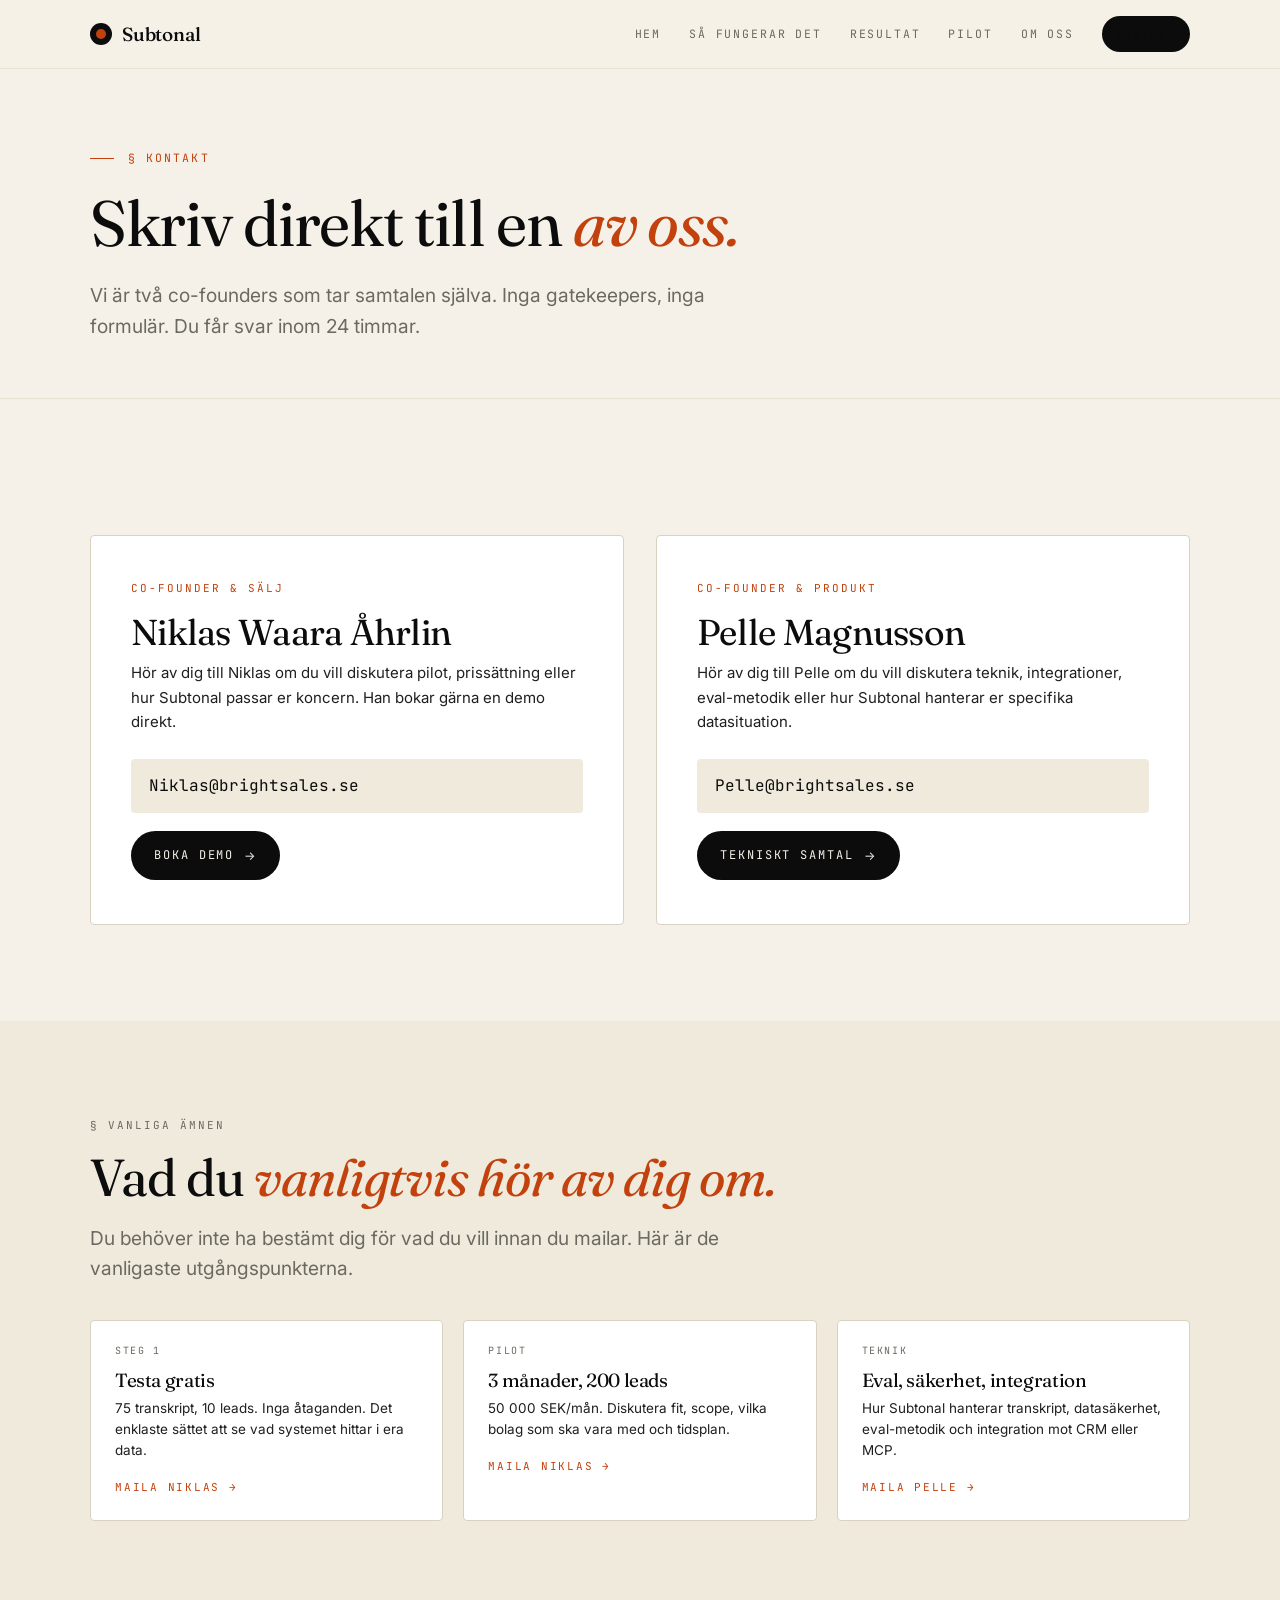
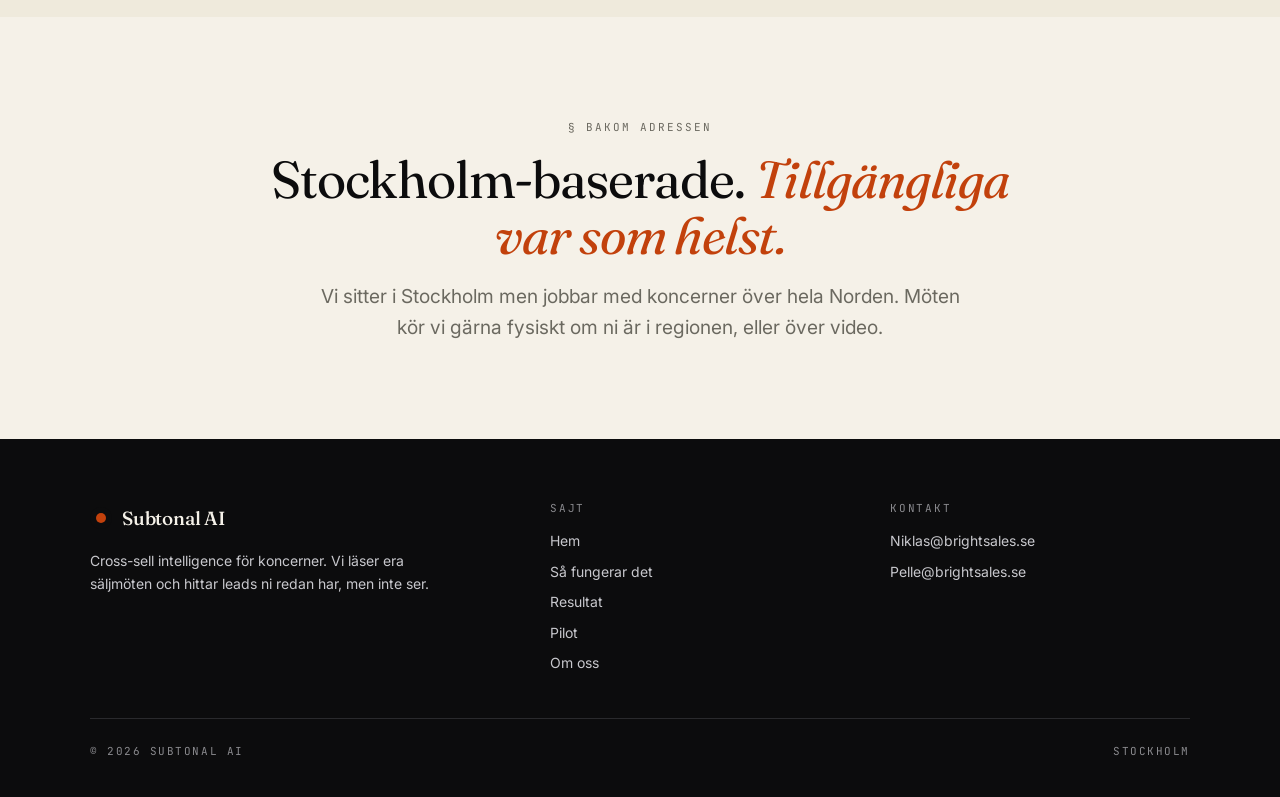
==== kontakt.html @ 2838ce29 "Deploy V1: multi-page editorial site (6 pages + assets) Co-Authored-By: Claude Sonnet 4.6 <noreply@a" ====
<!DOCTYPE html>
<html lang="sv">
<head>
<meta charset="UTF-8">
<meta name="viewport" content="width=device-width, initial-scale=1.0">
<title>Kontakt · Subtonal AI</title>
<meta name="description" content="Kontakta Subtonal AI. Maila Niklas eller Pelle direkt.">
<link rel="icon" type="image/svg+xml" href="assets/favicon.svg">
<link rel="preconnect" href="https://fonts.googleapis.com">
<link rel="preconnect" href="https://fonts.gstatic.com" crossorigin>
<link href="https://fonts.googleapis.com/css2?family=Fraunces:ital,opsz,wght@0,9..144,300;0,9..144,400;0,9..144,500;1,9..144,400;1,9..144,500&family=Inter:wght@300;400;500;600&family=JetBrains+Mono:wght@400;500&display=swap" rel="stylesheet">
<link rel="stylesheet" href="assets/styles.css">
<style>
  .page-hero { padding: 72px 0 56px; border-bottom: 1px solid var(--line-soft); }
  .page-hero h1 { font-size: clamp(38px, 5.4vw, 64px); line-height: 1.04; max-width: 880px; }
  .page-hero h1 em { font-style: italic; color: var(--accent); }
  .page-hero .lede { margin-top: 24px; max-width: 660px; }

  .contact-grid {
    display: grid;
    grid-template-columns: 1fr 1fr;
    gap: 32px;
    margin-top: 40px;
  }
  @media (max-width: 820px) { .contact-grid { grid-template-columns: 1fr; } }

  .contact-card {
    background: var(--paper-card);
    border: 1px solid var(--line);
    border-radius: 4px;
    padding: 44px 40px;
    display: flex;
    flex-direction: column;
    transition: border-color 0.2s, box-shadow 0.2s;
  }
  .contact-card:hover {
    border-color: var(--ink);
    box-shadow: 0 22px 50px -32px rgba(0,0,0,0.22);
  }
  .contact-card .role {
    font-family: var(--mono);
    font-size: 11px;
    letter-spacing: 0.18em;
    text-transform: uppercase;
    color: var(--accent);
    margin-bottom: 16px;
  }
  .contact-card h2 {
    font-family: var(--serif);
    font-size: 36px;
    line-height: 1.1;
    margin-bottom: 8px;
  }
  .contact-card p {
    font-size: 15px;
    line-height: 1.65;
    color: var(--ink-soft);
    margin-bottom: 24px;
  }
  .contact-card .email {
    font-family: var(--mono);
    font-size: 16px;
    color: var(--ink);
    padding: 14px 18px;
    background: var(--paper-warm);
    border-radius: 4px;
    margin-bottom: 18px;
    display: block;
    transition: background 0.18s;
  }
  .contact-card .email:hover { background: var(--highlight); }
  .contact-card .actions { margin-top: auto; display: flex; gap: 12px; flex-wrap: wrap; }

  .topics {
    display: grid;
    grid-template-columns: repeat(3, 1fr);
    gap: 20px;
    margin-top: 36px;
  }
  @media (max-width: 820px) { .topics { grid-template-columns: 1fr; } }
  .topic {
    border: 1px solid var(--line);
    padding: 22px 24px;
    border-radius: 4px;
    background: var(--paper-card);
  }
  .topic .topic-label {
    font-family: var(--mono);
    font-size: 10px;
    letter-spacing: 0.16em;
    text-transform: uppercase;
    color: var(--muted);
    margin-bottom: 10px;
  }
  .topic h4 {
    font-family: var(--serif);
    font-size: 19px;
    line-height: 1.2;
    margin-bottom: 6px;
  }
  .topic p { font-size: 13.5px; line-height: 1.55; color: var(--ink-soft); margin-bottom: 12px; }
  .topic a {
    font-family: var(--mono);
    font-size: 11px;
    letter-spacing: 0.16em;
    text-transform: uppercase;
    color: var(--accent);
  }
  .topic a:hover { color: var(--accent-deep); }
  .topic a::after { content: " →"; }
</style>
</head>
<body>

<header class="site-header">
  <div class="shell row">
    <a href="index.html" class="brand"><span class="brand-mark"></span> Subtonal</a>
    <button class="nav-toggle" aria-label="Meny" onclick="document.getElementById('nav').classList.toggle('open')">Meny</button>
    <nav class="nav" id="nav">
      <a href="index.html">Hem</a>
      <a href="sa-fungerar.html">Så fungerar det</a>
      <a href="resultat.html">Resultat</a>
      <a href="pilot.html">Pilot</a>
      <a href="om-oss.html">Om oss</a>
      <a href="kontakt.html" class="nav-cta active">Kontakt</a>
    </nav>
  </div>
</header>

<main>

  <section class="page-hero">
    <div class="shell">
      <div class="eyebrow">§ Kontakt</div>
      <h1>Skriv direkt till en <em>av oss.</em></h1>
      <p class="lede">
        Vi är två co-founders som tar samtalen själva. Inga gatekeepers, inga formulär. Du får svar inom 24 timmar.
      </p>
    </div>
  </section>

  <!-- CONTACTS -->
  <section class="section">
    <div class="shell">
      <div class="contact-grid">

        <div class="contact-card">
          <div class="role">Co-founder &amp; sälj</div>
          <h2>Niklas Waara Åhrlin</h2>
          <p>Hör av dig till Niklas om du vill diskutera pilot, prissättning eller hur Subtonal passar er koncern. Han bokar gärna en demo direkt.</p>
          <a href="mailto:Niklas@brightsales.se?subject=Subtonal" class="email">Niklas@brightsales.se</a>
          <div class="actions">
            <a href="mailto:Niklas@brightsales.se?subject=Subtonal%20%E2%80%93%20Pilot" class="btn btn-primary btn-arrow">Boka demo</a>
          </div>
        </div>

        <div class="contact-card">
          <div class="role">Co-founder &amp; produkt</div>
          <h2>Pelle Magnusson</h2>
          <p>Hör av dig till Pelle om du vill diskutera teknik, integrationer, eval-metodik eller hur Subtonal hanterar er specifika datasituation.</p>
          <a href="mailto:Pelle@brightsales.se?subject=Subtonal" class="email">Pelle@brightsales.se</a>
          <div class="actions">
            <a href="mailto:Pelle@brightsales.se?subject=Subtonal%20%E2%80%93%20Teknik" class="btn btn-primary btn-arrow">Tekniskt samtal</a>
          </div>
        </div>

      </div>
    </div>
  </section>

  <!-- TOPICS -->
  <section class="section warm">
    <div class="shell">
      <div class="section-tag">§ Vanliga ämnen</div>
      <h2 class="h1" style="max-width: 760px;">Vad du <em class="accent">vanligtvis hör av dig om.</em></h2>
      <p class="lede" style="margin-top: 18px; max-width: 660px;">
        Du behöver inte ha bestämt dig för vad du vill innan du mailar. Här är de vanligaste utgångspunkterna.
      </p>

      <div class="topics">
        <div class="topic">
          <div class="topic-label">Steg 1</div>
          <h4>Testa gratis</h4>
          <p>75 transkript, 10 leads. Inga åtaganden. Det enklaste sättet att se vad systemet hittar i era data.</p>
          <a href="mailto:Niklas@brightsales.se?subject=Subtonal%20%E2%80%93%2075%20transkript">Maila Niklas</a>
        </div>
        <div class="topic">
          <div class="topic-label">Pilot</div>
          <h4>3 månader, 200 leads</h4>
          <p>50 000 SEK/mån. Diskutera fit, scope, vilka bolag som ska vara med och tidsplan.</p>
          <a href="mailto:Niklas@brightsales.se?subject=Subtonal%20%E2%80%93%20Pilot">Maila Niklas</a>
        </div>
        <div class="topic">
          <div class="topic-label">Teknik</div>
          <h4>Eval, säkerhet, integration</h4>
          <p>Hur Subtonal hanterar transkript, datasäkerhet, eval-metodik och integration mot CRM eller MCP.</p>
          <a href="mailto:Pelle@brightsales.se?subject=Subtonal%20%E2%80%93%20Teknik">Maila Pelle</a>
        </div>
      </div>
    </div>
  </section>

  <!-- LOCATION / META -->
  <section class="section">
    <div class="shell narrow">
      <div style="text-align: center;">
        <div class="section-tag" style="display: inline-block;">§ Bakom adressen</div>
        <h2 class="h1" style="margin-bottom: 18px;">Stockholm-baserade. <em class="accent">Tillgängliga var som helst.</em></h2>
        <p class="lede" style="margin: 0 auto;">
          Vi sitter i Stockholm men jobbar med koncerner över hela Norden. Möten kör vi gärna fysiskt om ni är i regionen, eller över video.
        </p>
      </div>
    </div>
  </section>

</main>

<footer class="site-footer">
  <div class="shell">
    <div class="row">
      <div>
        <div class="brand" style="color: var(--paper);"><span class="brand-mark"></span> Subtonal AI</div>
        <p style="color: #c8c8cd; margin-top: 14px; font-size: 14px; max-width: 360px; line-height: 1.6;">
          Cross-sell intelligence för koncerner. Vi läser era säljmöten och hittar leads ni redan har, men inte ser.
        </p>
      </div>
      <div>
        <h4>Sajt</h4>
        <ul>
          <li><a href="index.html">Hem</a></li>
          <li><a href="sa-fungerar.html">Så fungerar det</a></li>
          <li><a href="resultat.html">Resultat</a></li>
          <li><a href="pilot.html">Pilot</a></li>
          <li><a href="om-oss.html">Om oss</a></li>
        </ul>
      </div>
      <div>
        <h4>Kontakt</h4>
        <ul>
          <li><a href="mailto:Niklas@brightsales.se">Niklas@brightsales.se</a></li>
          <li><a href="mailto:Pelle@brightsales.se">Pelle@brightsales.se</a></li>
        </ul>
      </div>
    </div>
    <div class="legal">
      <span>© 2026 Subtonal AI</span>
      <span>Stockholm</span>
    </div>
  </div>
</footer>

</body>
</html>
---- assets/styles.css ----
/* Subtonal AI — Editorial design system
   Color tokens, typography, primitives shared by all pages.
   Keep this file as small as possible. Page-specific layout
   stays inline in each HTML file. */

:root {
  --ink: #0c0c0d;
  --ink-soft: #1f1f22;
  --paper: #f5f1e8;
  --paper-warm: #efeadc;
  --paper-card: #ffffff;
  --line: #d9d2c2;
  --line-soft: #e8e2d2;
  --line-dark: #2a2a2d;
  --muted: #6b6960;
  --muted-soft: #97938a;
  --muted-dark: #8a8a8e;
  --accent: #c2410c;
  --accent-deep: #9a3412;
  --accent-soft: #ffb389;
  --highlight: #fef2e9;

  --serif: "Fraunces", "Iowan Old Style", "Apple Garamond", Georgia, serif;
  --sans: "Inter", -apple-system, BlinkMacSystemFont, "Segoe UI", Helvetica, Arial, sans-serif;
  --mono: "JetBrains Mono", "SF Mono", Menlo, Consolas, monospace;
}

* { box-sizing: border-box; margin: 0; padding: 0; }

html { scroll-behavior: smooth; }

body {
  background: var(--paper);
  color: var(--ink);
  font-family: var(--sans);
  font-weight: 400;
  font-size: 16px;
  line-height: 1.6;
  -webkit-font-smoothing: antialiased;
  -moz-osx-font-smoothing: grayscale;
  text-rendering: optimizeLegibility;
}

a { color: inherit; text-decoration: none; }
img { max-width: 100%; display: block; }

/* === Layout primitives ====================================== */

.shell { max-width: 1180px; margin: 0 auto; padding: 0 40px; }
.narrow { max-width: 820px; margin: 0 auto; padding: 0 40px; }

@media (max-width: 720px) {
  .shell, .narrow { padding: 0 22px; }
}

/* === Header / nav ============================================ */

.site-header {
  position: sticky;
  top: 0;
  z-index: 50;
  background: rgba(245, 241, 232, 0.92);
  backdrop-filter: saturate(140%) blur(12px);
  -webkit-backdrop-filter: saturate(140%) blur(12px);
  border-bottom: 1px solid var(--line-soft);
}

.site-header .row {
  display: flex;
  align-items: center;
  justify-content: space-between;
  height: 68px;
}

.brand {
  display: inline-flex;
  align-items: center;
  gap: 10px;
  font-family: var(--serif);
  font-weight: 500;
  font-size: 19px;
  letter-spacing: -0.01em;
  color: var(--ink);
}

.brand-mark {
  width: 22px;
  height: 22px;
  border-radius: 50%;
  background: var(--ink);
  position: relative;
  display: inline-block;
}
.brand-mark::after {
  content: "";
  position: absolute;
  inset: 6px;
  border-radius: 50%;
  background: var(--accent);
}

.nav { display: flex; align-items: center; gap: 28px; }

.nav a {
  font-family: var(--mono);
  font-size: 11.5px;
  letter-spacing: 0.16em;
  text-transform: uppercase;
  color: var(--muted);
  transition: color 0.18s;
}
.nav a:hover, .nav a.active { color: var(--ink); }

.nav .nav-cta {
  background: var(--ink);
  color: var(--paper);
  padding: 9px 14px;
  border-radius: 999px;
  letter-spacing: 0.14em;
}
.nav .nav-cta:hover { background: var(--accent); color: var(--paper); }

.nav-toggle {
  display: none;
  background: none;
  border: 1px solid var(--line);
  border-radius: 999px;
  padding: 7px 12px;
  font-family: var(--mono);
  font-size: 11px;
  letter-spacing: 0.14em;
  text-transform: uppercase;
  color: var(--ink);
  cursor: pointer;
}

@media (max-width: 820px) {
  .nav { display: none; flex-direction: column; align-items: stretch; gap: 0;
         position: absolute; top: 68px; left: 0; right: 0;
         background: var(--paper); border-bottom: 1px solid var(--line-soft);
         padding: 8px 22px 18px; }
  .nav a { padding: 12px 0; border-bottom: 1px solid var(--line-soft); }
  .nav a:last-child { border-bottom: none; }
  .nav.open { display: flex; }
  .nav-toggle { display: inline-flex; }
}

/* === Section primitives ===================================== */

.section { padding: 96px 0; }
.section.tight { padding: 64px 0; }
.section.dark { background: var(--ink); color: var(--paper); }
.section.warm { background: var(--paper-warm); }

@media (max-width: 720px) {
  .section { padding: 64px 0; }
  .section.tight { padding: 44px 0; }
}

/* === Eyebrow ================================================ */

.eyebrow {
  font-family: var(--mono);
  font-size: 11.5px;
  letter-spacing: 0.18em;
  text-transform: uppercase;
  color: var(--accent);
  display: inline-flex;
  align-items: center;
  gap: 14px;
  margin-bottom: 22px;
}
.eyebrow::before {
  content: "";
  width: 24px;
  height: 1px;
  background: var(--accent);
}
.eyebrow.on-dark { color: var(--accent-soft); }
.eyebrow.on-dark::before { background: var(--accent-soft); }

/* === Headlines ============================================== */

h1, h2, h3, h4 {
  font-family: var(--serif);
  font-weight: 400;
  letter-spacing: -0.02em;
  color: inherit;
  line-height: 1.08;
}

.display {
  font-size: clamp(40px, 6.6vw, 78px);
  line-height: 1.02;
  letter-spacing: -0.025em;
}

.h1 { font-size: clamp(34px, 4.2vw, 52px); line-height: 1.08; }
.h2 { font-size: clamp(26px, 2.8vw, 36px); line-height: 1.15; }
.h3 { font-size: 20px; line-height: 1.3; font-weight: 500; }

.lede {
  font-size: clamp(17px, 1.5vw, 20px);
  line-height: 1.6;
  color: var(--muted);
  max-width: 640px;
  font-weight: 400;
}
.lede.on-dark { color: var(--muted-dark); }

.body { font-size: 16px; line-height: 1.7; color: var(--ink-soft); }
.body.on-dark { color: #c8c8cd; }

em.accent { font-style: italic; color: var(--accent); font-family: var(--serif); }

/* === Buttons ================================================ */

.btn {
  display: inline-flex;
  align-items: center;
  gap: 10px;
  padding: 14px 22px;
  font-family: var(--mono);
  font-size: 12px;
  letter-spacing: 0.16em;
  text-transform: uppercase;
  border-radius: 999px;
  border: 1px solid transparent;
  transition: all 0.18s;
  cursor: pointer;
}
.btn-primary { background: var(--ink); color: var(--paper); }
.btn-primary:hover { background: var(--accent); }
.btn-ghost { border-color: var(--line); color: var(--ink); }
.btn-ghost:hover { border-color: var(--ink); }
.btn-on-dark { background: var(--paper); color: var(--ink); }
.btn-on-dark:hover { background: var(--accent-soft); }
.btn-arrow::after { content: "→"; font-family: var(--sans); }

/* === Stats row ============================================== */

.stats-row {
  display: grid;
  grid-template-columns: repeat(3, 1fr);
  gap: 0;
  border-top: 1px solid var(--line);
  border-bottom: 1px solid var(--line);
}
.stats-row.on-dark { border-top-color: var(--line-dark); border-bottom-color: var(--line-dark); }

.stat-cell {
  padding: 32px 28px;
  border-right: 1px solid var(--line);
}
.stats-row.on-dark .stat-cell { border-right-color: var(--line-dark); }
.stat-cell:last-child { border-right: none; }

.stat-num {
  font-family: var(--serif);
  font-style: italic;
  font-size: clamp(48px, 5vw, 68px);
  line-height: 1;
  color: var(--accent);
  letter-spacing: -0.02em;
}
.stat-num .unit { font-size: 0.42em; color: var(--muted); font-style: normal; margin-left: 4px; }
.stat-label {
  margin-top: 14px;
  font-family: var(--mono);
  font-size: 11px;
  letter-spacing: 0.14em;
  text-transform: uppercase;
  color: var(--muted);
}
.stats-row.on-dark .stat-label { color: var(--muted-dark); }

@media (max-width: 720px) {
  .stats-row { grid-template-columns: 1fr; }
  .stat-cell { border-right: none; border-bottom: 1px solid var(--line); }
  .stats-row.on-dark .stat-cell { border-bottom-color: var(--line-dark); }
  .stat-cell:last-child { border-bottom: none; }
}

/* === Lead card ============================================== */

.lead-card {
  background: var(--paper-card);
  border: 1px solid var(--line);
  border-radius: 4px;
  overflow: hidden;
  box-shadow: 0 18px 40px -28px rgba(0,0,0,0.18);
}
.lead-head {
  background: var(--ink);
  color: var(--paper);
  padding: 14px 22px;
  display: flex;
  align-items: center;
  gap: 12px;
  font-family: var(--mono);
  font-size: 11px;
  letter-spacing: 0.14em;
  text-transform: uppercase;
}
.signal-dot {
  width: 8px;
  height: 8px;
  border-radius: 50%;
  background: var(--accent);
  box-shadow: 0 0 0 4px rgba(194, 65, 12, 0.18);
}
.lead-body {
  display: grid;
  grid-template-columns: 1fr 1fr 1fr;
  gap: 0;
}
.lead-col {
  padding: 22px 24px;
  border-right: 1px solid var(--line-soft);
  font-size: 14px;
  line-height: 1.55;
  color: var(--ink-soft);
}
.lead-col:last-child { border-right: none; }
.lead-col-label {
  font-family: var(--mono);
  font-size: 10px;
  letter-spacing: 0.16em;
  text-transform: uppercase;
  color: var(--muted);
  margin-bottom: 12px;
}
.lead-quote {
  font-family: var(--serif);
  font-style: italic;
  font-size: 15px;
  line-height: 1.55;
  color: var(--ink);
  border-left: 2px solid var(--accent);
  padding-left: 14px;
}

@media (max-width: 820px) {
  .lead-body { grid-template-columns: 1fr; }
  .lead-col { border-right: none; border-bottom: 1px solid var(--line-soft); }
  .lead-col:last-child { border-bottom: none; }
}

/* === Section tag ============================================ */

.section-tag {
  font-family: var(--mono);
  font-size: 11px;
  letter-spacing: 0.18em;
  text-transform: uppercase;
  color: var(--muted);
  margin-bottom: 14px;
}
.section-tag.on-dark { color: var(--muted-dark); }

/* === Footer ================================================= */

.site-footer {
  background: var(--ink);
  color: var(--paper);
  padding: 64px 0 36px;
}
.site-footer .row {
  display: grid;
  grid-template-columns: 1.4fr 1fr 1fr;
  gap: 40px;
  padding-bottom: 36px;
  border-bottom: 1px solid var(--line-dark);
}
.site-footer h4 {
  font-family: var(--mono);
  font-size: 11px;
  letter-spacing: 0.16em;
  text-transform: uppercase;
  color: var(--muted-dark);
  margin-bottom: 16px;
  font-weight: 400;
}
.site-footer ul { list-style: none; }
.site-footer li { margin-bottom: 8px; font-size: 14px; color: #c8c8cd; }
.site-footer a:hover { color: var(--accent-soft); }
.site-footer .legal {
  margin-top: 24px;
  font-family: var(--mono);
  font-size: 11px;
  letter-spacing: 0.14em;
  text-transform: uppercase;
  color: var(--muted-dark);
  display: flex;
  justify-content: space-between;
}

@media (max-width: 720px) {
  .site-footer .row { grid-template-columns: 1fr; gap: 28px; }
  .site-footer .legal { flex-direction: column; gap: 8px; }
}

/* === Misc utilities ========================================= */

.divider { border: none; border-top: 1px solid var(--line); margin: 56px 0; }
.divider.on-dark { border-top-color: var(--line-dark); }

.pill {
  display: inline-block;
  padding: 5px 11px;
  border-radius: 999px;
  background: var(--highlight);
  color: var(--accent-deep);
  font-family: var(--mono);
  font-size: 10.5px;
  letter-spacing: 0.14em;
  text-transform: uppercase;
}

.fade-in { opacity: 0; transform: translateY(12px); animation: fadeUp 0.9s ease forwards; }
@keyframes fadeUp { to { opacity: 1; transform: none; } }
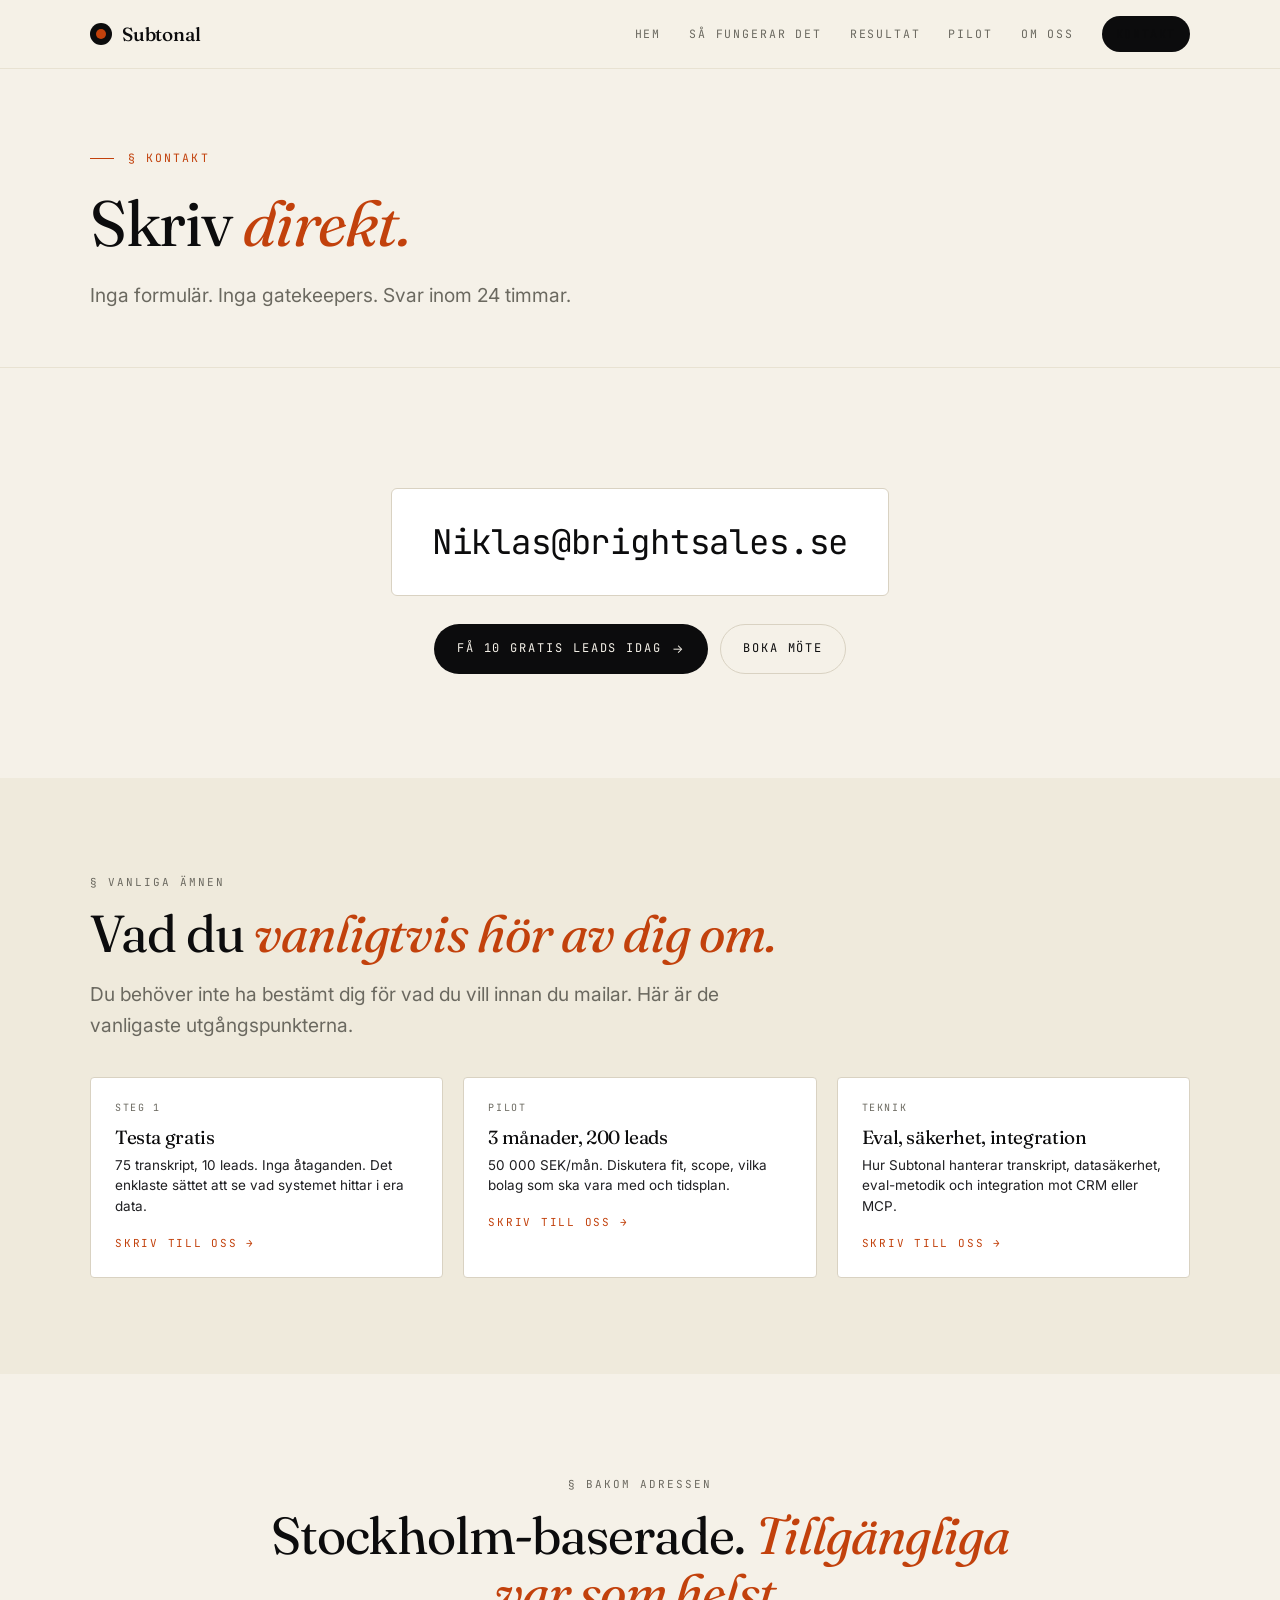
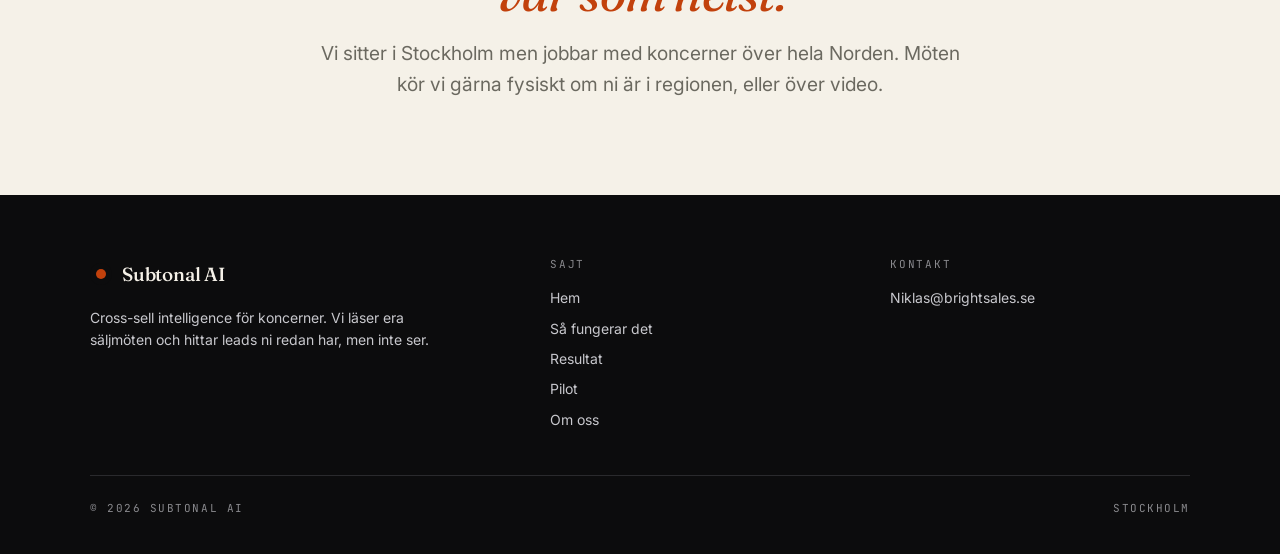
==== commit f9038611: "Deploy V1: multi-page editorial site" ====
--- a/kontakt.html
+++ b/kontakt.html
@@ -4,7 +4,7 @@
 <meta charset="UTF-8">
 <meta name="viewport" content="width=device-width, initial-scale=1.0">
 <title>Kontakt · Subtonal AI</title>
-<meta name="description" content="Kontakta Subtonal AI. Maila Niklas eller Pelle direkt.">
+<meta name="description" content="Skriv direkt till oss. Inga formulär, inga gatekeepers. Svar inom 24 timmar.">
 <link rel="icon" type="image/svg+xml" href="assets/favicon.svg">
 <link rel="preconnect" href="https://fonts.googleapis.com">
 <link rel="preconnect" href="https://fonts.gstatic.com" crossorigin>
@@ -132,38 +132,22 @@
   <section class="page-hero">
     <div class="shell">
       <div class="eyebrow">§ Kontakt</div>
-      <h1>Skriv direkt till en <em>av oss.</em></h1>
+      <h1>Skriv <em>direkt.</em></h1>
       <p class="lede">
-        Vi är två co-founders som tar samtalen själva. Inga gatekeepers, inga formulär. Du får svar inom 24 timmar.
+        Inga formulär. Inga gatekeepers. Svar inom 24 timmar.
       </p>
     </div>
   </section>
 
-  <!-- CONTACTS -->
+  <!-- CONTACT (single block) -->
   <section class="section">
-    <div class="shell">
-      <div class="contact-grid">
-
-        <div class="contact-card">
-          <div class="role">Co-founder &amp; sälj</div>
-          <h2>Niklas Waara Åhrlin</h2>
-          <p>Hör av dig till Niklas om du vill diskutera pilot, prissättning eller hur Subtonal passar er koncern. Han bokar gärna en demo direkt.</p>
-          <a href="mailto:Niklas@brightsales.se?subject=Subtonal" class="email">Niklas@brightsales.se</a>
-          <div class="actions">
-            <a href="mailto:Niklas@brightsales.se?subject=Subtonal%20%E2%80%93%20Pilot" class="btn btn-primary btn-arrow">Boka demo</a>
-          </div>
-        </div>
-
-        <div class="contact-card">
-          <div class="role">Co-founder &amp; produkt</div>
-          <h2>Pelle Magnusson</h2>
-          <p>Hör av dig till Pelle om du vill diskutera teknik, integrationer, eval-metodik eller hur Subtonal hanterar er specifika datasituation.</p>
-          <a href="mailto:Pelle@brightsales.se?subject=Subtonal" class="email">Pelle@brightsales.se</a>
-          <div class="actions">
-            <a href="mailto:Pelle@brightsales.se?subject=Subtonal%20%E2%80%93%20Teknik" class="btn btn-primary btn-arrow">Tekniskt samtal</a>
-          </div>
-        </div>
-
+    <div class="shell narrow">
+      <div style="text-align: center; padding: 24px 0 8px;">
+        <a href="mailto:Niklas@brightsales.se?subject=Subtonal" style="display: inline-block; font-family: var(--mono); font-size: clamp(22px, 3.2vw, 34px); color: var(--ink); padding: 26px 40px; background: var(--paper-card); border: 1px solid var(--line); border-radius: 6px; margin-bottom: 28px; letter-spacing: -0.005em; transition: border-color 0.18s, box-shadow 0.18s;">Niklas@brightsales.se</a>
+        <div style="display: flex; gap: 12px; justify-content: center; flex-wrap: wrap;">
+          <a href="mailto:Niklas@brightsales.se?subject=Subtonal%20%E2%80%93%20F%C3%A5%2010%20gratis%20leads&body=Hej%2C%0A%0AVi%20vill%20testa%20Subtonal%20gratis.%20Skicka%2075%20transkript%2C%20f%C3%A5%2010%20leads.%0A%0AKoncern%3A%20%0AKontaktperson%3A%20%0A%0AMVH" class="btn btn-primary btn-arrow">Få 10 gratis leads idag</a>
+          <a href="mailto:Niklas@brightsales.se?subject=Subtonal%20%E2%80%93%20Boka%20m%C3%B6te&body=Hej%2C%0A%0AVi%20vill%20boka%20ett%20m%C3%B6te%20om%20Subtonal.%0A%0AKoncern%3A%20%0AKontaktperson%3A%20%0A%0AMVH" class="btn btn-ghost">Boka möte</a>
+        </div>
       </div>
     </div>
   </section>
@@ -182,19 +166,19 @@
           <div class="topic-label">Steg 1</div>
           <h4>Testa gratis</h4>
           <p>75 transkript, 10 leads. Inga åtaganden. Det enklaste sättet att se vad systemet hittar i era data.</p>
-          <a href="mailto:Niklas@brightsales.se?subject=Subtonal%20%E2%80%93%2075%20transkript">Maila Niklas</a>
+          <a href="mailto:Niklas@brightsales.se?subject=Subtonal%20%E2%80%93%2075%20transkript">Skriv till oss</a>
         </div>
         <div class="topic">
           <div class="topic-label">Pilot</div>
           <h4>3 månader, 200 leads</h4>
           <p>50 000 SEK/mån. Diskutera fit, scope, vilka bolag som ska vara med och tidsplan.</p>
-          <a href="mailto:Niklas@brightsales.se?subject=Subtonal%20%E2%80%93%20Pilot">Maila Niklas</a>
+          <a href="mailto:Niklas@brightsales.se?subject=Subtonal%20%E2%80%93%20Pilot">Skriv till oss</a>
         </div>
         <div class="topic">
           <div class="topic-label">Teknik</div>
           <h4>Eval, säkerhet, integration</h4>
           <p>Hur Subtonal hanterar transkript, datasäkerhet, eval-metodik och integration mot CRM eller MCP.</p>
-          <a href="mailto:Pelle@brightsales.se?subject=Subtonal%20%E2%80%93%20Teknik">Maila Pelle</a>
+          <a href="mailto:Niklas@brightsales.se?subject=Subtonal%20%E2%80%93%20Teknik">Skriv till oss</a>
         </div>
       </div>
     </div>
@@ -238,7 +222,6 @@
         <h4>Kontakt</h4>
         <ul>
           <li><a href="mailto:Niklas@brightsales.se">Niklas@brightsales.se</a></li>
-          <li><a href="mailto:Pelle@brightsales.se">Pelle@brightsales.se</a></li>
         </ul>
       </div>
     </div>
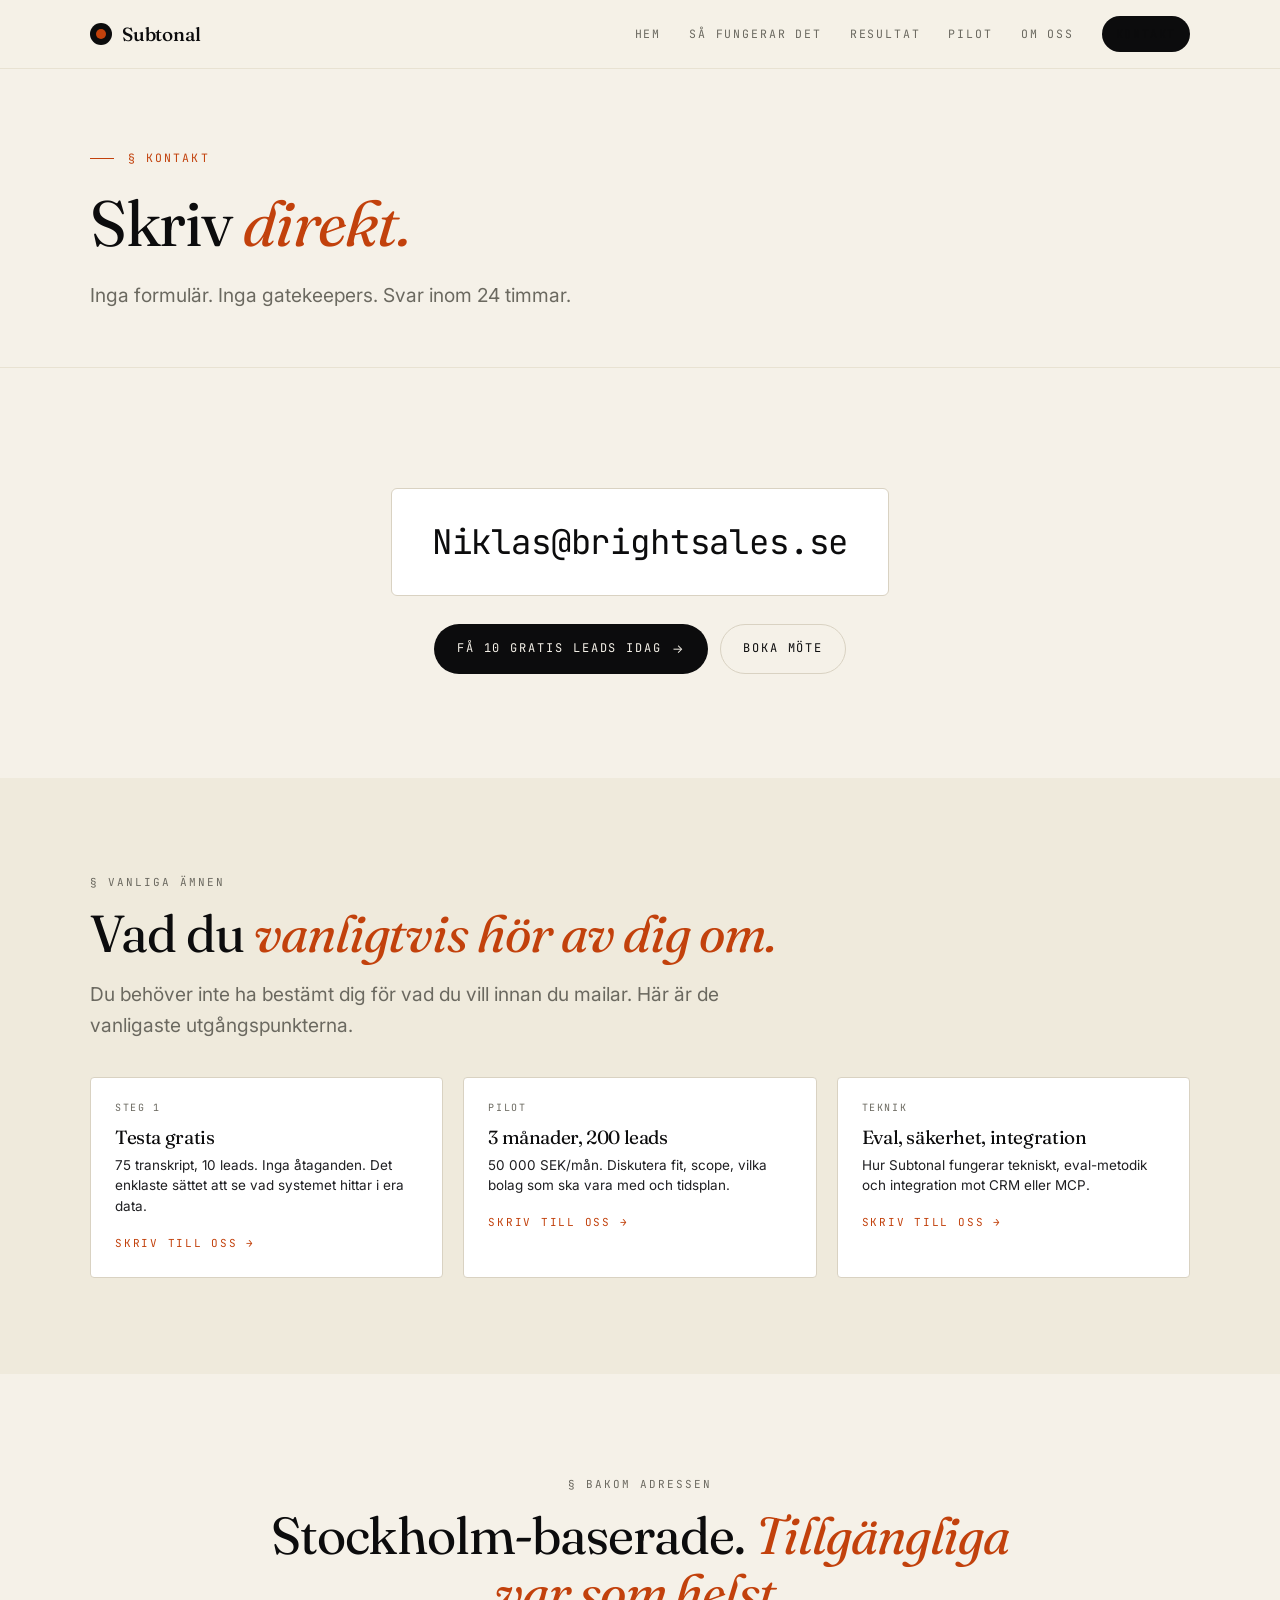
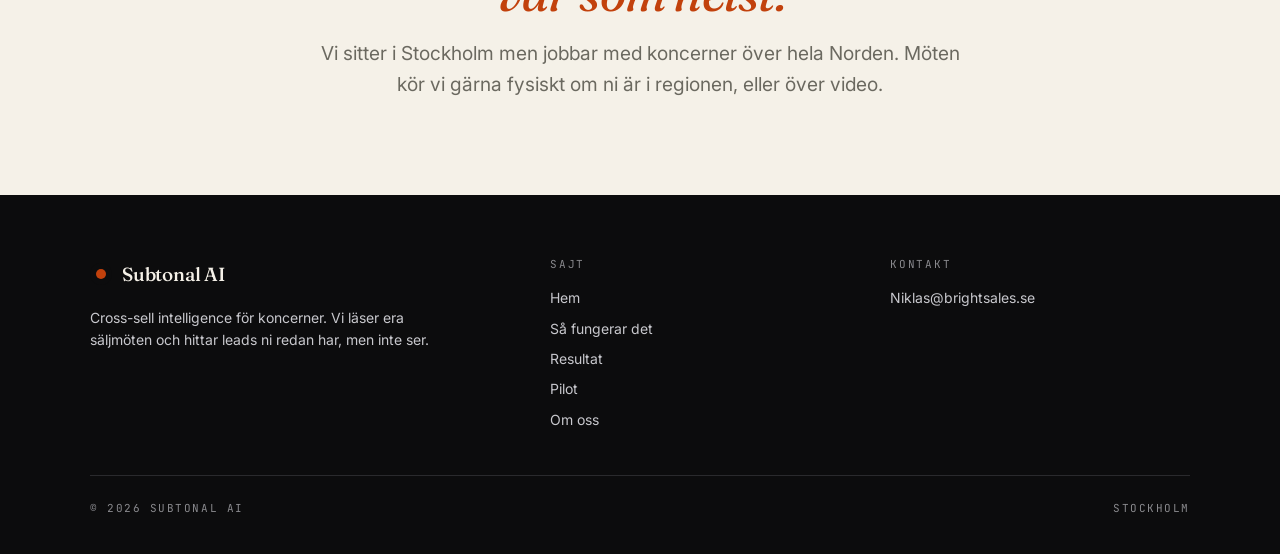
==== commit c51d5067: "Deploy V1: multi-page editorial site" ====
--- a/kontakt.html
+++ b/kontakt.html
@@ -177,7 +177,7 @@
         <div class="topic">
           <div class="topic-label">Teknik</div>
           <h4>Eval, säkerhet, integration</h4>
-          <p>Hur Subtonal hanterar transkript, datasäkerhet, eval-metodik och integration mot CRM eller MCP.</p>
+          <p>Hur Subtonal fungerar tekniskt, eval-metodik och integration mot CRM eller MCP.</p>
           <a href="mailto:Niklas@brightsales.se?subject=Subtonal%20%E2%80%93%20Teknik">Skriv till oss</a>
         </div>
       </div>
